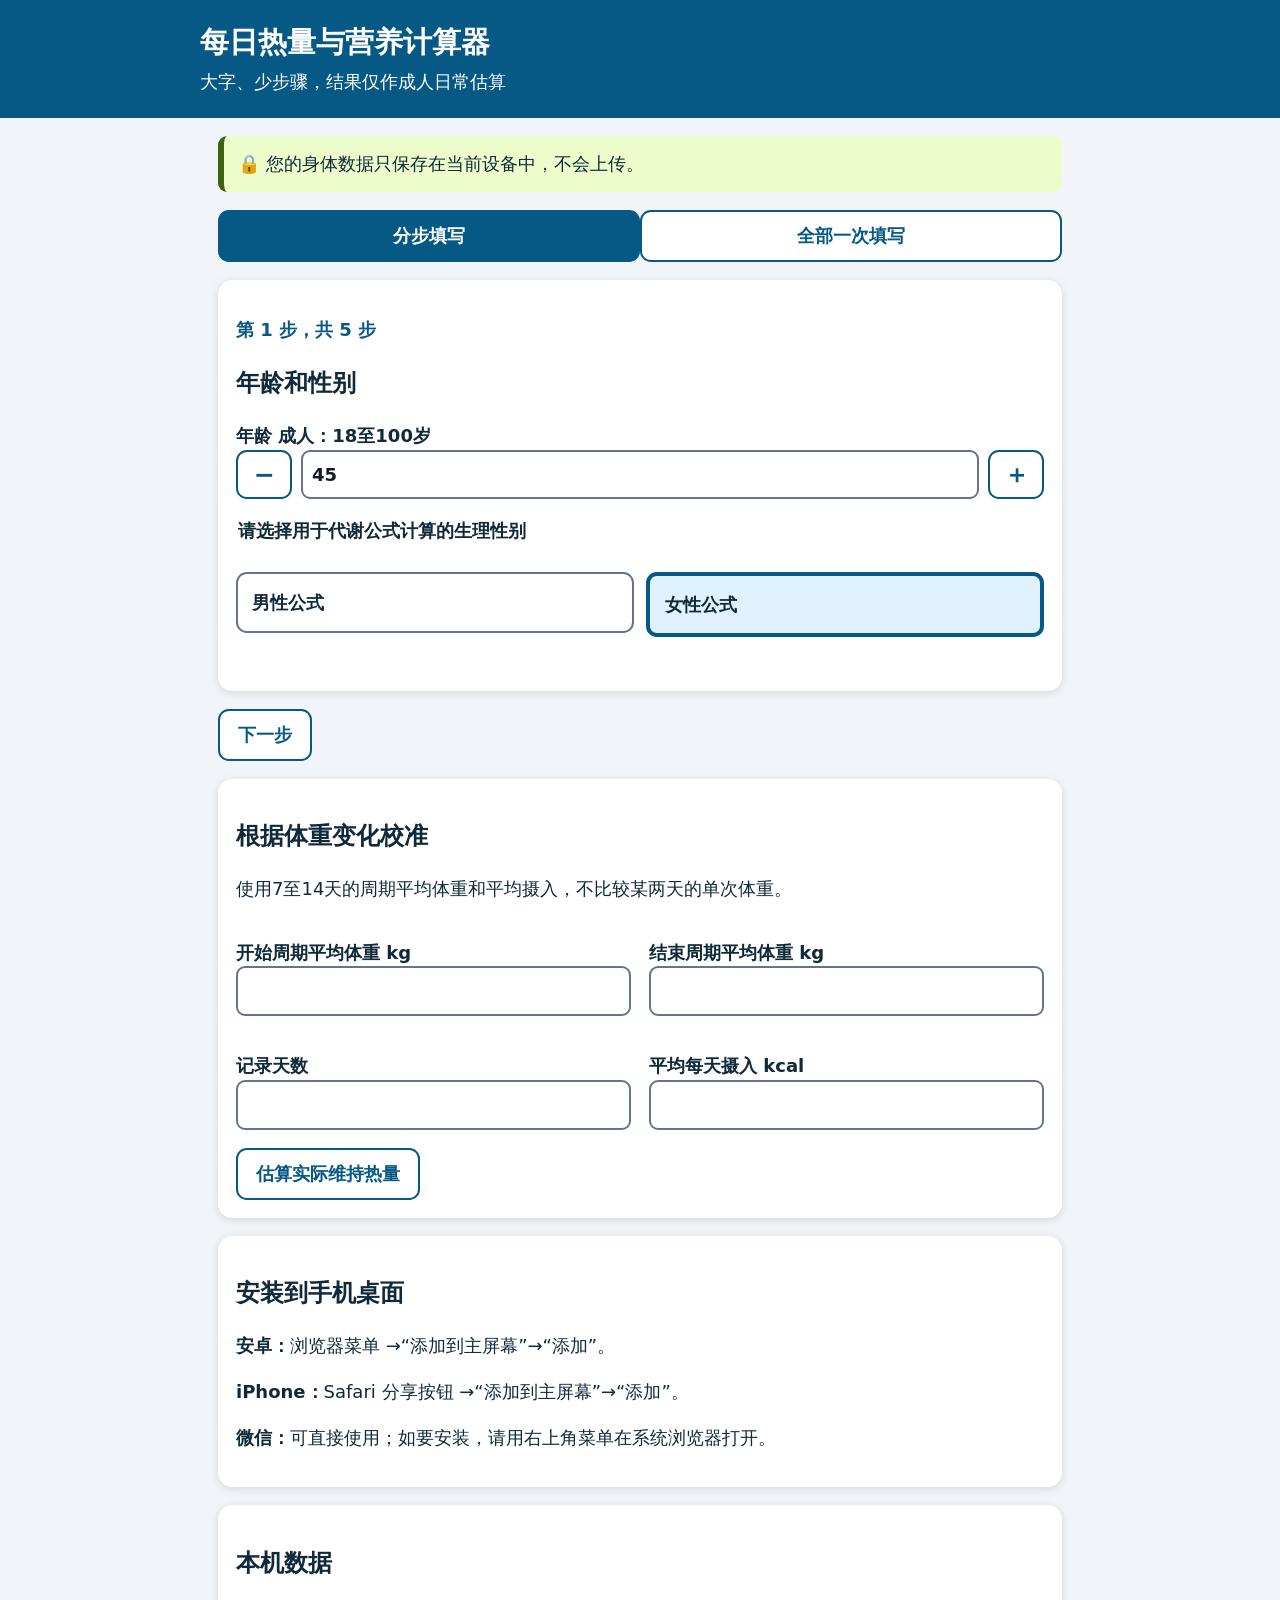
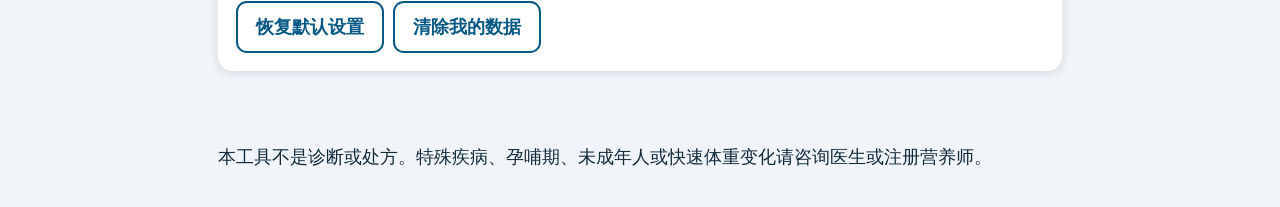
==== index.html @ 3ef47a17 "Deploy privacy-friendly nutrition PWA" ====
<!doctype html><html lang="zh-CN"><head><meta charset="utf-8"><meta name="viewport" content="width=device-width,initial-scale=1,viewport-fit=cover"><meta name="theme-color" content="#075985"><meta name="description" content="不登录、不上传数据的每日热量与三大营养素计算器"><meta name="robots" content="noindex, nofollow, noarchive, nosnippet"><meta name="apple-mobile-web-app-capable" content="yes"><meta name="apple-mobile-web-app-status-bar-style" content="default"><meta name="apple-mobile-web-app-title" content="每日营养"><link rel="manifest" href="manifest.json"><link rel="icon" href="icons/icon.svg"><link rel="apple-touch-icon" href="icons/icon-192.png"><link rel="stylesheet" href="styles.css"><title>每日热量与营养计算器</title></head>
<body><header><div><h1>每日热量与营养计算器</h1><p>大字、少步骤，结果仅作成人日常估算</p></div><button id="installBtn" class="install" hidden>添加到手机桌面</button></header>
<main><aside class="privacy">🔒 您的身体数据只保存在当前设备中，不会上传。</aside>
<nav class="mode" aria-label="填写方式"><button data-mode="steps" class="active">分步填写</button><button data-mode="all">全部一次填写</button></nav>
<form id="calculator" novalidate>
 <section class="step" data-step="1"><p class="eyebrow">第 1 步，共 5 步</p><h2>年龄和性别</h2><label>年龄 <span class="hint">成人：18至100岁</span><span class="number-control"><button type="button" data-change="age" data-delta="-1">−</button><input id="age" name="age" type="number" min="18" max="100" inputmode="numeric"><button type="button" data-change="age" data-delta="1">＋</button></span></label><fieldset><legend>请选择用于代谢公式计算的生理性别</legend><div class="choices two"><label><input type="radio" name="sex" value="male"><span>男性公式</span></label><label><input type="radio" name="sex" value="female"><span>女性公式</span></label></div></fieldset></section>
 <section class="step" data-step="2"><p class="eyebrow">第 2 步，共 5 步</p><h2>身高和体重</h2><label>身高：<output id="heightOut"></output> 厘米<input id="height" name="height" type="range" min="120" max="230"></label><label>体重：<output id="weightOut"></output> 公斤<input id="weight" name="weight" type="range" min="30" max="300" step="0.5"></label></section>
 <section class="step" data-step="3"><p class="eyebrow">第 3 步，共 5 步</p><h2>日常活动水平</h2><div id="activityChoices" class="choices stack"></div></section>
 <section class="step" data-step="4"><p class="eyebrow">第 4 步，共 5 步</p><h2>当前目标</h2><div class="choices stack"><label><input type="radio" name="goal" value="lose"><span><b>慢速减脂</b><small>默认比维持热量少15%</small></span></label><label><input type="radio" name="goal" value="maintain"><span><b>维持体重</b><small>吃到大约维持热量</small></span></label><label><input type="radio" name="goal" value="gain"><span><b>缓慢增肌</b><small>默认比维持热量多7.5%</small></span></label></div>
 <details id="advanced"><summary>高级设置（选填）</summary><p class="notice">家用体脂秤和目测体脂率可能存在误差，因此计算结果仅作为估算。</p><div class="grid"><label>体脂率 %<input name="bodyFat" type="number" step="0.1" inputmode="decimal" placeholder="不清楚可留空"></label><label>目标体重 kg<input name="targetWeight" type="number" step="0.5" inputmode="decimal" placeholder="选填"></label><label>每周力量训练次数<input name="strength" type="number" min="0" max="14"></label><label>每周有氧训练次数<input name="cardio" type="number" min="0" max="14"></label><label>每次训练时长（分钟）<input name="duration" type="number" min="0" max="600"></label><label>每日平均步数<input name="steps" type="number" min="0" max="100000" step="500"></label><label>工作类型<select name="workType"><option value="sitting">主要坐着</option><option value="standing">经常站立走动</option><option value="physical">体力工作</option></select></label><label>目标速度<select name="goalRate"><option value="mild">轻微减脂10% / 保守增肌5%</option><option value="standard">标准减脂15% / 标准增肌7.5%</option><option value="fast">较快减脂20% / 较快增肌10%</option></select></label></div><fieldset><legend>健康情况（用于显示安全提醒）</legend><div class="checks"><label><input type="checkbox" name="pregnant">孕期</label><label><input type="checkbox" name="breastfeeding">哺乳期</label><label><input type="checkbox" name="kidney">肾脏疾病</label><label><input type="checkbox" name="liver">肝脏疾病</label><label><input type="checkbox" name="diabetes">糖尿病且使用药物或胰岛素</label><label><input type="checkbox" name="eatingDisorder">进食障碍史</label><label><input type="checkbox" name="medicalGuidance">正在接受医生/营养师饮食指导</label></div></fieldset></details></section>
 <section class="step" data-step="5"><p class="eyebrow">第 5 步，共 5 步</p><h2>查看结果</h2><p>请检查前面填写的信息，然后点击计算。</p></section>
 <div id="errors" class="errors" role="alert" hidden></div><div class="actions"><button type="button" id="prev">上一步</button><button type="button" id="next">下一步</button><button type="submit" id="submit">计算我的建议</button></div>
</form>
<section id="result" class="result" hidden aria-live="polite"></section>
<section class="panel"><h2>根据体重变化校准</h2><p>使用7至14天的周期平均体重和平均摄入，不比较某两天的单次体重。</p><form id="calibration"><div class="grid"><label>开始周期平均体重 kg<input name="startWeight" type="number" step="0.1" required></label><label>结束周期平均体重 kg<input name="endWeight" type="number" step="0.1" required></label><label>记录天数<input name="days" type="number" min="7" max="90" required></label><label>平均每天摄入 kcal<input name="averageCalories" type="number" min="500" max="10000" required></label></div><button type="submit">估算实际维持热量</button></form><div id="calibrationResult" role="status"></div></section>
<section class="panel"><h2>安装到手机桌面</h2><div id="installHelp"><p><b>安卓：</b>浏览器菜单 →“添加到主屏幕”→“添加”。</p><p><b>iPhone：</b>Safari 分享按钮 →“添加到主屏幕”→“添加”。</p><p><b>微信：</b>可直接使用；如要安装，请用右上角菜单在系统浏览器打开。</p></div></section>
<section class="panel danger-zone"><h2>本机数据</h2><button id="reset" type="button">恢复默认设置</button><button id="clear" type="button">清除我的数据</button></section>
</main><footer>本工具不是诊断或处方。特殊疾病、孕哺期、未成年人或快速体重变化请咨询医生或注册营养师。</footer><div id="updateToast" class="toast" hidden>发现新版本。<button id="reload">立即更新</button></div><script type="module" src="js/app.js"></script></body></html>
---- styles.css ----
:root{font-size:18px;color-scheme:light;--blue:#075985;--light:#e0f2fe;--ink:#102a3a;--border:#64748b;--warn:#7c2d12}*{box-sizing:border-box}body{margin:0;background:#f1f5f9;color:var(--ink);font-family:system-ui,-apple-system,"Noto Sans SC",sans-serif;line-height:1.55}header{background:var(--blue);color:white;padding:1rem max(1rem,calc((100% - 880px)/2));display:flex;gap:1rem;align-items:center;justify-content:space-between}h1{font-size:1.6rem;margin:.1rem 0}h2{font-size:1.35rem}header p{margin:.2rem 0}main{max-width:880px;margin:auto;padding:1rem}.privacy,.notice{background:#ecfccb;border-left:6px solid #3f6212;padding:.8rem;border-radius:.5rem}.mode{display:flex;margin:1rem 0}.mode button{flex:1}.mode .active{background:var(--blue);color:#fff}button,input,select,summary{font:inherit}button,summary{min-height:48px;padding:.55rem 1rem;border:2px solid var(--blue);border-radius:.6rem;background:white;color:var(--blue);font-weight:700;cursor:pointer}button:focus-visible,input:focus-visible,select:focus-visible,summary:focus-visible{outline:4px solid #f59e0b;outline-offset:2px}.install{color:#082f49}.step,.panel,.result{background:white;padding:1rem;margin:1rem 0;border-radius:.8rem;box-shadow:0 2px 8px #0f172a22}.eyebrow{font-weight:700;color:var(--blue)}label{display:block;font-weight:700;margin:1rem 0}input[type=number],select{width:100%;min-height:48px;border:2px solid var(--border);border-radius:.5rem;padding:.5rem;background:#fff;color:#111827}input[type=range]{display:block;width:100%;height:48px;accent-color:var(--blue)}fieldset{border:0;padding:0;margin:1rem 0}legend{font-weight:700;margin-bottom:.5rem}.choices{display:grid;gap:.7rem}.choices.two{grid-template-columns:1fr 1fr}.choices input{position:absolute;opacity:0}.choices span{display:block;border:2px solid var(--border);border-radius:.6rem;padding:.8rem;min-height:60px}.choices input:checked+span{border:4px solid var(--blue);background:var(--light)}.choices small{display:block;font-size:.9rem;color:#334155}.number-control{display:grid;grid-template-columns:56px 1fr 56px;gap:.5rem}.number-control button{padding:0;font-size:1.4rem}.grid{display:grid;grid-template-columns:1fr 1fr;gap:0 1rem}.checks label{border:2px solid var(--border);padding:.7rem;border-radius:.5rem}.checks input{width:24px;height:24px;vertical-align:middle;margin-right:.5rem}.actions{display:flex;gap:.5rem;justify-content:space-between}.actions #submit{background:#166534;color:white;border-color:#166534;flex:1}.errors{background:#fff7ed;color:var(--warn);border:4px solid #ea580c;padding:1rem;border-radius:.6rem;font-weight:700}.hero{text-align:center;background:var(--blue);color:#fff;border-radius:.7rem;padding:1rem}.hero strong{display:block;font-size:clamp(1.8rem,8vw,2.4rem)}.macro-grid{display:grid;grid-template-columns:repeat(3,1fr);gap:.7rem;margin:1rem 0}.macro{padding:1rem;border-radius:.6rem;background:var(--light);text-align:center}.macro strong{display:block;font-size:1.7rem}.bar{display:flex;height:32px;border-radius:16px;overflow:hidden;margin:1rem 0}.bar span{min-width:2px}.protein{background:#0c4a6e}.fat{background:#ca8a04}.carbs{background:#15803d}.details-list{padding-left:1.2rem}.warning{background:#fff7ed;border:3px solid #ea580c;padding:.8rem;border-radius:.6rem}.meal{border-top:2px solid #cbd5e1;padding:.5rem 0}.danger-zone button{margin-right:.5rem}.toast{position:fixed;bottom:1rem;left:1rem;right:1rem;max-width:600px;margin:auto;background:#111827;color:white;padding:1rem;border-radius:.6rem;z-index:10}footer{max-width:880px;margin:auto;padding:2rem 1rem}.all-mode .step{display:block!important}.all-mode .eyebrow{display:none}@media(max-width:600px){header{display:block}.install{margin-top:.5rem}.grid,.macro-grid{grid-template-columns:1fr}.choices.two{grid-template-columns:1fr}.actions{position:sticky;bottom:0;background:#fff;padding:.5rem;z-index:4}.macro-grid{gap:.5rem}.macro{display:flex;align-items:center;justify-content:space-between}.step,.panel,.result{padding:.8rem}main{padding:.65rem}}
html,body{max-width:100%;overflow-x:hidden}*{min-width:0}body{overflow-wrap:anywhere}.mode button{white-space:normal}
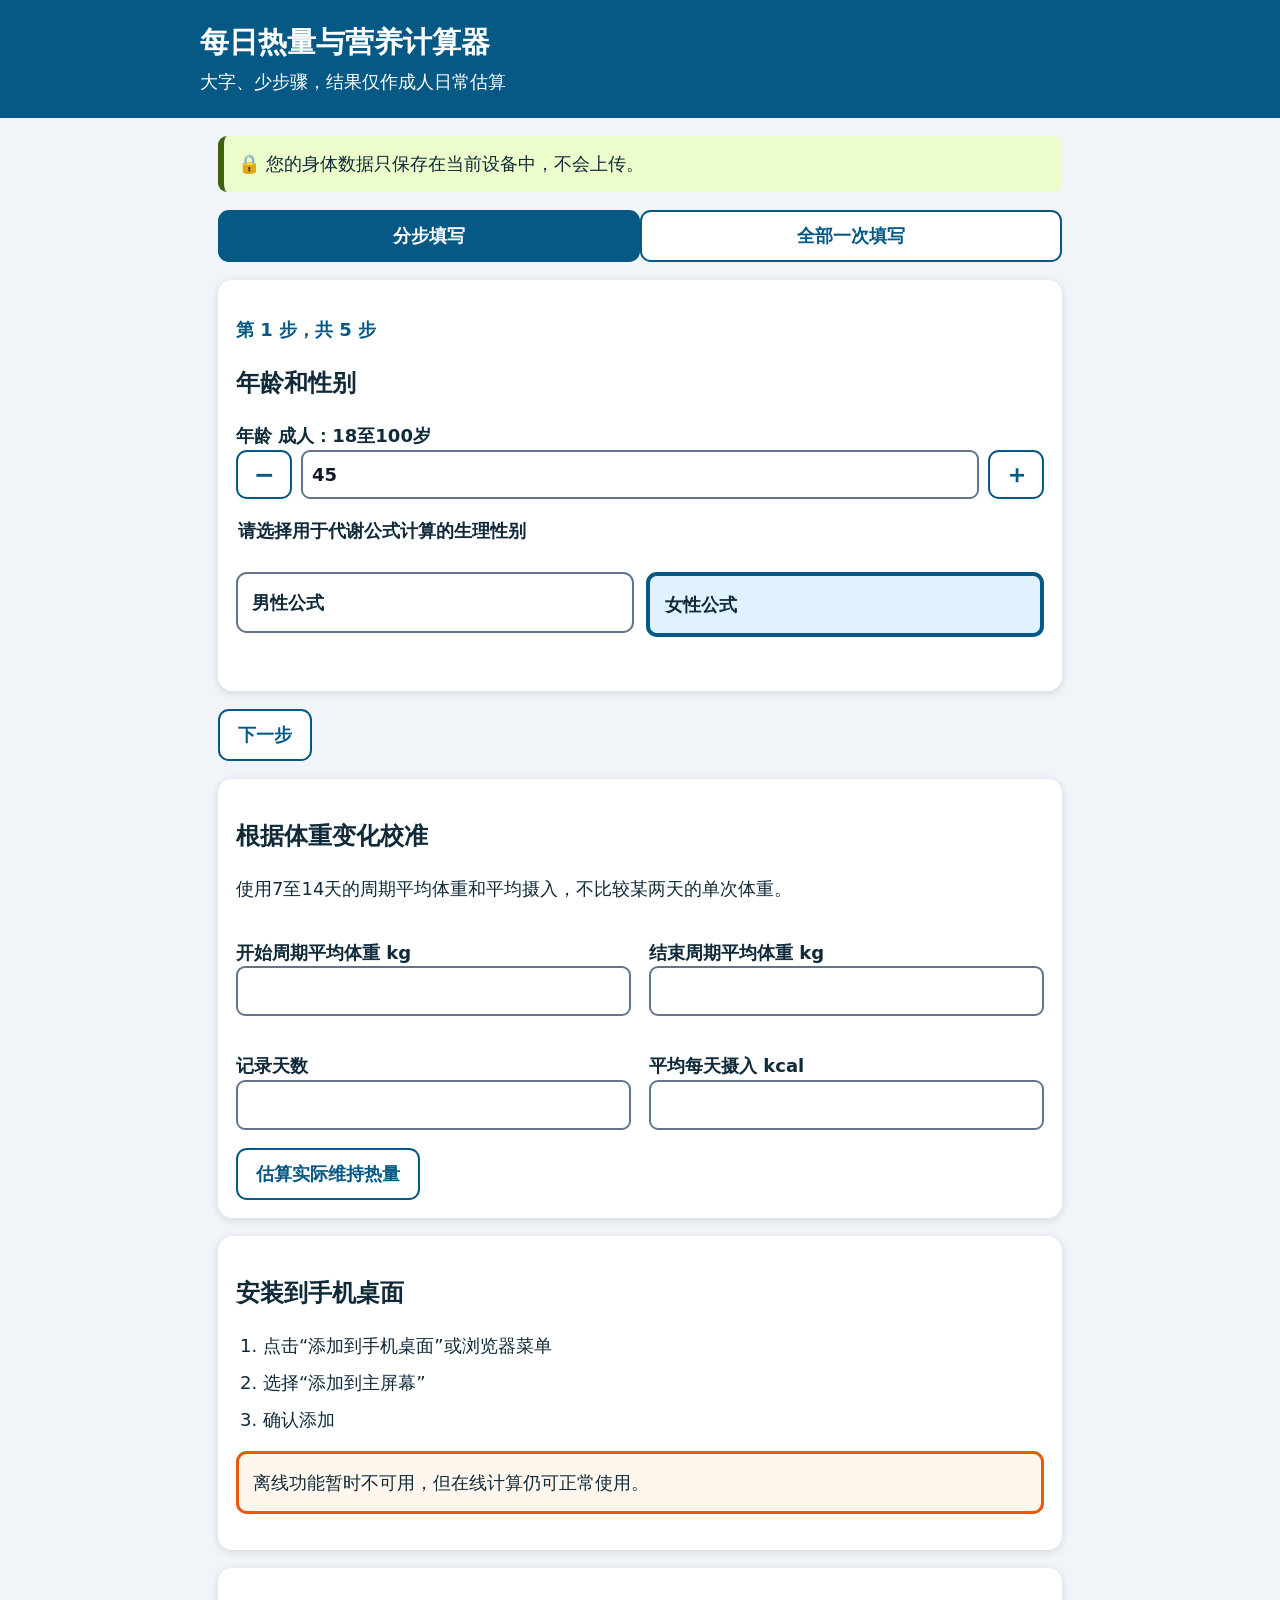
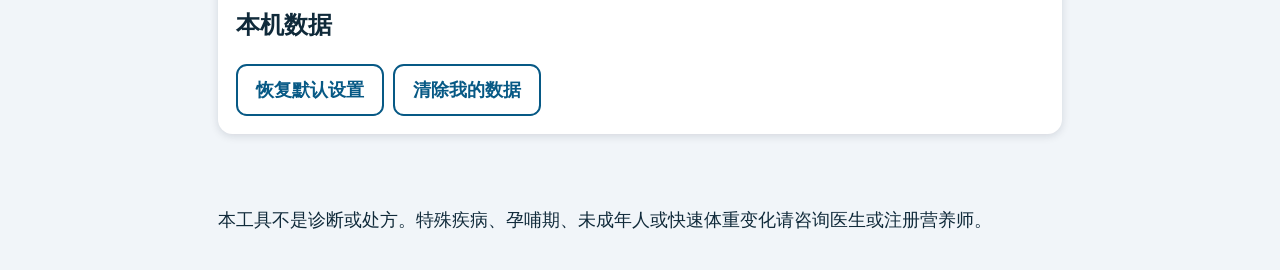
==== commit 3824c68f: "Fix Safari and iOS PWA compatibility" ====
--- a/index.html
+++ b/index.html
@@ -1,6 +1,6 @@
-<!doctype html><html lang="zh-CN"><head><meta charset="utf-8"><meta name="viewport" content="width=device-width,initial-scale=1,viewport-fit=cover"><meta name="theme-color" content="#075985"><meta name="description" content="不登录、不上传数据的每日热量与三大营养素计算器"><meta name="robots" content="noindex, nofollow, noarchive, nosnippet"><meta name="apple-mobile-web-app-capable" content="yes"><meta name="apple-mobile-web-app-status-bar-style" content="default"><meta name="apple-mobile-web-app-title" content="每日营养"><link rel="manifest" href="manifest.json"><link rel="icon" href="icons/icon.svg"><link rel="apple-touch-icon" href="icons/icon-192.png"><link rel="stylesheet" href="styles.css"><title>每日热量与营养计算器</title></head>
-<body><header><div><h1>每日热量与营养计算器</h1><p>大字、少步骤，结果仅作成人日常估算</p></div><button id="installBtn" class="install" hidden>添加到手机桌面</button></header>
-<main><aside class="privacy">🔒 您的身体数据只保存在当前设备中，不会上传。</aside>
+<!doctype html><html lang="zh-CN"><head><meta charset="utf-8"><meta name="viewport" content="width=device-width,initial-scale=1,viewport-fit=cover"><meta name="theme-color" content="#075985"><meta name="description" content="不登录、不上传数据的每日热量与三大营养素计算器"><meta name="robots" content="noindex, nofollow, noarchive, nosnippet"><meta name="apple-mobile-web-app-capable" content="yes"><meta name="apple-mobile-web-app-status-bar-style" content="default"><meta name="apple-mobile-web-app-title" content="每日营养"><link rel="manifest" href="./manifest.webmanifest"><link rel="icon" type="image/png" href="./icons/icon-192.png"><link rel="apple-touch-icon" sizes="192x192" href="./icons/icon-192.png"><link rel="stylesheet" href="./styles.css"><title>每日热量与营养计算器</title></head>
+<body><div id="runtimeError" class="runtime-error" role="alert" hidden><h2>页面加载出现问题</h2><p>请先点击重新加载。如果仍然无法使用，可以只清理网站缓存后再试；已保存的身体信息不会被清除。</p><button type="button" onclick="location.reload()">重新加载</button><button type="button" id="repairApp">清理网站缓存并重新加载</button></div><script>(function(){function show(){var panel=document.getElementById('runtimeError');if(panel)panel.hidden=false}window.showNutritionError=show;window.addEventListener('error',show);window.addEventListener('unhandledrejection',show);window.addEventListener('DOMContentLoaded',function(){var button=document.getElementById('repairApp');if(button)button.onclick=function(){var jobs=[];try{if('serviceWorker'in navigator)jobs.push(navigator.serviceWorker.getRegistrations().then(function(items){return Promise.all(items.filter(function(item){return item.scope.indexOf('/family-wellness-pwa-7c4e91/')!==-1}).map(function(item){return item.unregister()}))}))}catch(e){}try{if(window.caches)jobs.push(caches.keys().then(function(keys){return Promise.all(keys.filter(function(key){return key.indexOf('family-wellness-pwa-7c4e91-')===0}).map(function(key){return caches.delete(key)}))}))}catch(e){}Promise.all(jobs).then(function(){location.reload()}).catch(function(){location.reload()})};window.setTimeout(function(){if(!window.__nutritionAppReady)show()},10000)})})();</script><header><div><h1>每日热量与营养计算器</h1><p>大字、少步骤，结果仅作成人日常估算</p></div><button id="installBtn" class="install" type="button" hidden>添加到手机桌面</button></header>
+<main><aside class="privacy">🔒 您的身体数据只保存在当前设备中，不会上传。</aside><aside id="storageWarning" class="warning" hidden>⚠️ 当前浏览器不允许保存数据；仍可完成本次计算，但下次打开可能需要重新填写。</aside><aside id="platformBanner" class="platform-banner" hidden></aside>
 <nav class="mode" aria-label="填写方式"><button data-mode="steps" class="active">分步填写</button><button data-mode="all">全部一次填写</button></nav>
 <form id="calculator" novalidate>
  <section class="step" data-step="1"><p class="eyebrow">第 1 步，共 5 步</p><h2>年龄和性别</h2><label>年龄 <span class="hint">成人：18至100岁</span><span class="number-control"><button type="button" data-change="age" data-delta="-1">−</button><input id="age" name="age" type="number" min="18" max="100" inputmode="numeric"><button type="button" data-change="age" data-delta="1">＋</button></span></label><fieldset><legend>请选择用于代谢公式计算的生理性别</legend><div class="choices two"><label><input type="radio" name="sex" value="male"><span>男性公式</span></label><label><input type="radio" name="sex" value="female"><span>女性公式</span></label></div></fieldset></section>
@@ -15,4 +15,4 @@
 <section class="panel"><h2>根据体重变化校准</h2><p>使用7至14天的周期平均体重和平均摄入，不比较某两天的单次体重。</p><form id="calibration"><div class="grid"><label>开始周期平均体重 kg<input name="startWeight" type="number" step="0.1" required></label><label>结束周期平均体重 kg<input name="endWeight" type="number" step="0.1" required></label><label>记录天数<input name="days" type="number" min="7" max="90" required></label><label>平均每天摄入 kcal<input name="averageCalories" type="number" min="500" max="10000" required></label></div><button type="submit">估算实际维持热量</button></form><div id="calibrationResult" role="status"></div></section>
 <section class="panel"><h2>安装到手机桌面</h2><div id="installHelp"><p><b>安卓：</b>浏览器菜单 →“添加到主屏幕”→“添加”。</p><p><b>iPhone：</b>Safari 分享按钮 →“添加到主屏幕”→“添加”。</p><p><b>微信：</b>可直接使用；如要安装，请用右上角菜单在系统浏览器打开。</p></div></section>
 <section class="panel danger-zone"><h2>本机数据</h2><button id="reset" type="button">恢复默认设置</button><button id="clear" type="button">清除我的数据</button></section>
-</main><footer>本工具不是诊断或处方。特殊疾病、孕哺期、未成年人或快速体重变化请咨询医生或注册营养师。</footer><div id="updateToast" class="toast" hidden>发现新版本。<button id="reload">立即更新</button></div><script type="module" src="js/app.js"></script></body></html>
+</main><footer>本工具不是诊断或处方。特殊疾病、孕哺期、未成年人或快速体重变化请咨询医生或注册营养师。</footer><div id="updateToast" class="toast" hidden>发现新版本。<button id="reload" type="button">立即更新</button></div><script type="module" src="./js/app.js" onerror="showNutritionError()"></script></body></html>
--- a/styles.css
+++ b/styles.css
@@ -1,2 +1,3 @@
 :root{font-size:18px;color-scheme:light;--blue:#075985;--light:#e0f2fe;--ink:#102a3a;--border:#64748b;--warn:#7c2d12}*{box-sizing:border-box}body{margin:0;background:#f1f5f9;color:var(--ink);font-family:system-ui,-apple-system,"Noto Sans SC",sans-serif;line-height:1.55}header{background:var(--blue);color:white;padding:1rem max(1rem,calc((100% - 880px)/2));display:flex;gap:1rem;align-items:center;justify-content:space-between}h1{font-size:1.6rem;margin:.1rem 0}h2{font-size:1.35rem}header p{margin:.2rem 0}main{max-width:880px;margin:auto;padding:1rem}.privacy,.notice{background:#ecfccb;border-left:6px solid #3f6212;padding:.8rem;border-radius:.5rem}.mode{display:flex;margin:1rem 0}.mode button{flex:1}.mode .active{background:var(--blue);color:#fff}button,input,select,summary{font:inherit}button,summary{min-height:48px;padding:.55rem 1rem;border:2px solid var(--blue);border-radius:.6rem;background:white;color:var(--blue);font-weight:700;cursor:pointer}button:focus-visible,input:focus-visible,select:focus-visible,summary:focus-visible{outline:4px solid #f59e0b;outline-offset:2px}.install{color:#082f49}.step,.panel,.result{background:white;padding:1rem;margin:1rem 0;border-radius:.8rem;box-shadow:0 2px 8px #0f172a22}.eyebrow{font-weight:700;color:var(--blue)}label{display:block;font-weight:700;margin:1rem 0}input[type=number],select{width:100%;min-height:48px;border:2px solid var(--border);border-radius:.5rem;padding:.5rem;background:#fff;color:#111827}input[type=range]{display:block;width:100%;height:48px;accent-color:var(--blue)}fieldset{border:0;padding:0;margin:1rem 0}legend{font-weight:700;margin-bottom:.5rem}.choices{display:grid;gap:.7rem}.choices.two{grid-template-columns:1fr 1fr}.choices input{position:absolute;opacity:0}.choices span{display:block;border:2px solid var(--border);border-radius:.6rem;padding:.8rem;min-height:60px}.choices input:checked+span{border:4px solid var(--blue);background:var(--light)}.choices small{display:block;font-size:.9rem;color:#334155}.number-control{display:grid;grid-template-columns:56px 1fr 56px;gap:.5rem}.number-control button{padding:0;font-size:1.4rem}.grid{display:grid;grid-template-columns:1fr 1fr;gap:0 1rem}.checks label{border:2px solid var(--border);padding:.7rem;border-radius:.5rem}.checks input{width:24px;height:24px;vertical-align:middle;margin-right:.5rem}.actions{display:flex;gap:.5rem;justify-content:space-between}.actions #submit{background:#166534;color:white;border-color:#166534;flex:1}.errors{background:#fff7ed;color:var(--warn);border:4px solid #ea580c;padding:1rem;border-radius:.6rem;font-weight:700}.hero{text-align:center;background:var(--blue);color:#fff;border-radius:.7rem;padding:1rem}.hero strong{display:block;font-size:clamp(1.8rem,8vw,2.4rem)}.macro-grid{display:grid;grid-template-columns:repeat(3,1fr);gap:.7rem;margin:1rem 0}.macro{padding:1rem;border-radius:.6rem;background:var(--light);text-align:center}.macro strong{display:block;font-size:1.7rem}.bar{display:flex;height:32px;border-radius:16px;overflow:hidden;margin:1rem 0}.bar span{min-width:2px}.protein{background:#0c4a6e}.fat{background:#ca8a04}.carbs{background:#15803d}.details-list{padding-left:1.2rem}.warning{background:#fff7ed;border:3px solid #ea580c;padding:.8rem;border-radius:.6rem}.meal{border-top:2px solid #cbd5e1;padding:.5rem 0}.danger-zone button{margin-right:.5rem}.toast{position:fixed;bottom:1rem;left:1rem;right:1rem;max-width:600px;margin:auto;background:#111827;color:white;padding:1rem;border-radius:.6rem;z-index:10}footer{max-width:880px;margin:auto;padding:2rem 1rem}.all-mode .step{display:block!important}.all-mode .eyebrow{display:none}@media(max-width:600px){header{display:block}.install{margin-top:.5rem}.grid,.macro-grid{grid-template-columns:1fr}.choices.two{grid-template-columns:1fr}.actions{position:sticky;bottom:0;background:#fff;padding:.5rem;z-index:4}.macro-grid{gap:.5rem}.macro{display:flex;align-items:center;justify-content:space-between}.step,.panel,.result{padding:.8rem}main{padding:.65rem}}
 html,body{max-width:100%;overflow-x:hidden}*{min-width:0}body{overflow-wrap:anywhere}.mode button{white-space:normal}
+header{padding:1rem;padding-top:calc(1rem + constant(safe-area-inset-top));padding-top:calc(1rem + env(safe-area-inset-top));padding-left:calc(1rem + constant(safe-area-inset-left));padding-left:max(calc(1rem + env(safe-area-inset-left)),calc((100% - 880px)/2));padding-right:calc(1rem + constant(safe-area-inset-right));padding-right:max(calc(1rem + env(safe-area-inset-right)),calc((100% - 880px)/2))}button,input,select,textarea,summary{font-size:1rem;touch-action:manipulation}.actions{padding-bottom:constant(safe-area-inset-bottom);padding-bottom:env(safe-area-inset-bottom)}footer{padding-bottom:calc(2rem + constant(safe-area-inset-bottom));padding-bottom:calc(2rem + env(safe-area-inset-bottom))}.toast{bottom:calc(1rem + constant(safe-area-inset-bottom));bottom:calc(1rem + env(safe-area-inset-bottom))}.runtime-error{position:relative;z-index:20;margin:1rem auto;max-width:880px;padding:1rem;background:#fff7ed;border:4px solid #ea580c;border-radius:.7rem}.runtime-error button{margin:.25rem}.platform-banner{background:#fff7ed;border:3px solid #ea580c;border-radius:.6rem;padding:.8rem;margin-top:1rem;font-weight:700}.panel ol{padding-left:1.5rem}.panel li{margin:.5rem 0}button:disabled{opacity:.65;cursor:wait}@media(max-width:600px){.actions{padding-left:.5rem;padding-right:.5rem;padding-bottom:calc(.5rem + constant(safe-area-inset-bottom));padding-bottom:calc(.5rem + env(safe-area-inset-bottom))}}
